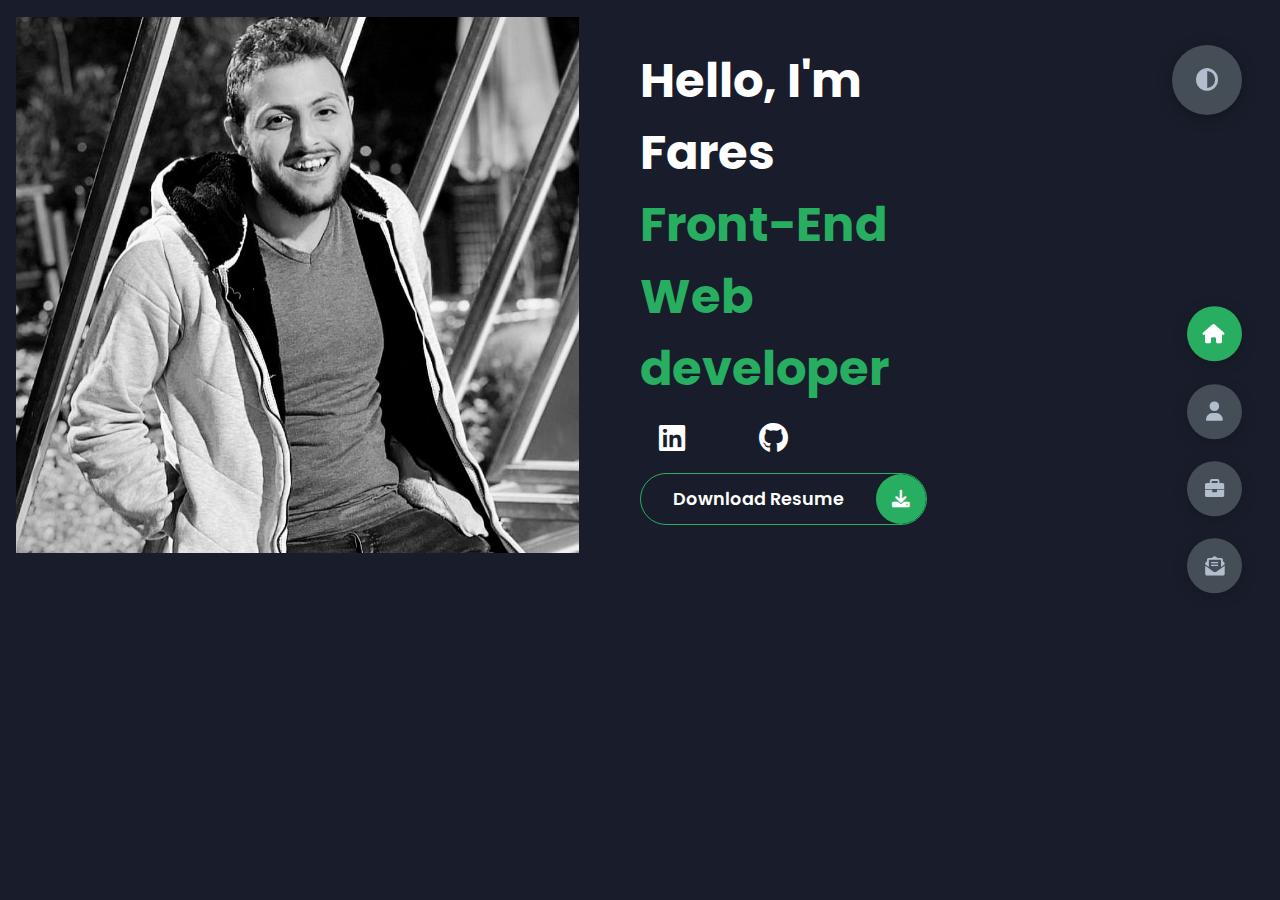
==== index.html @ 54fb2169 "Add files via upload" ====
<!DOCTYPE html>
<html lang="en">
  <head>
    <meta charset="UTF-8" />
    <meta http-equiv="X-UA-Compatible" content="IE=edge" />
    <meta name="viewport" content="width=device-width, initial-scale=1.0" />
    <title>Fares</title>
    <link rel="preconnect" href="https://fonts.googleapis.com" />
    <link rel="preconnect" href="https://fonts.gstatic.com" crossorigin />
    <link
      href="https://fonts.googleapis.com/css2?family=Poppins:ital,wght@0,300;0,400;0,500;0,600;0,700;0,800;0,900;1,200&display=swap"
      rel="stylesheet"
    />
    <!-- <link rel="icon" type="image/png" href="./Images/Icon.png" /> -->
    <link rel="stylesheet" href="./Styles/style.css" />
    <link
      rel="stylesheet"
      href="https://cdnjs.cloudflare.com/ajax/libs/font-awesome/6.0.0/css/all.min.css"
    />
  </head>
  <body class="main-content">
    <header class="section sec1 header active" id="home">
      <div class="header-content">
        <div class="left-header">
          <div class="h-shape"></div>
          <div class="imgage"><img src="./Images/IMG_20230104_010543.jpg" alt="Orin" /></div>
        </div>
        <div class="right-header">
          <h1 class="name">
            Hello, I'm Fares <br> 
            <span class="name">Front-End Web developer</span>
          </h1>
            <div class="social-icons">
          <a href="https://linkedin.com/in/fares-abdelsttar" target="_blank" <i class="fa-brands fa-linkedin"></i></a>
          <a href="https://github.com/FaresGomaa1" target="_blank"<i class="fa-brands fa-github"></i></a>
        </div>
          <div class="btn-con">
            <a href="https://drive.google.com/file/d/15VL02PQB4uK8TCcDH1_F3NStyZWL4-e1/view?usp=drive_link" target="_blank" class="main-btn">
              <span class="btn-text">Download Resume</span>
              <span class="btn-icon"><i class="fas fa-download"></i></span>
            </a>
          </div>
        </div>
      </div>
    </header>
    <main>
      <section class="section sec2" id="about">
        <div class="main-title">
          <h2>About <span>Me</span></h2>
        </div>
        <div class="about-con">
          <div class="left-about">
            <h4>Information About me</h4>
            <p>Hey there! I'm Fares, a front-end web developer from Al-Fayoum, Egypt. With a background in civil engineering, I decided to follow my passion for web development. I completed the Professional Front-End Web Development track from Udacity, gaining expertise in HTML, CSS, JavaScript, and front-end frameworks. I also hold a certification in JavaScript algorithms and data structures from freeCodeCamp. I'm detail-oriented, love crafting user-friendly web experiences, and stay up-to-date with industry trends. Let's create impactful projects together! </p>
            </p>
          </div>
          <div class="right-about">
            <div class="about-item">
              <div class="abt-text">
                <p class="large-text">9+</p>
                <p class="small-text">Projects <br />Completed</p>
              </div>
            </div>
          </div>
        </div>
        <div class="about-stats">
          <h4 class="stat-title">My Skills</h4>
          <div class="progress-bars">
            <div class="progress-bar">
              <p class="prog-title">Html</p>
              <div class="progress-con">
                <p class="prog-text">90%</p>
                <div class="progress">
                  <span class="html"></span>
                </div>
              </div>
            </div>
            <div class="progress-bar">
              <p class="prog-title">CSS</p>
              <div class="progress-con">
                <p class="prog-text">85%</p>
                <div class="progress">
                  <span class="css"></span>
                </div>
              </div>
            </div>
            <div class="progress-bar">
              <p class="prog-title">JavaScript</p>
              <div class="progress-con">
                <p class="prog-text">95%</p>
                <div class="progress">
                  <span class="javascript"></span>
                </div>
              </div>
            </div>
            <div class="progress-bar">
              <p class="prog-title">Angular</p>
              <div class="progress-con">
                <p class="prog-text">60%</p>
                <div class="progress">
                  <span class="angular"></span>
                </div>
              </div>
            </div>
          </div>
        </div>
        <h4 class="stat-title">My Time Line</h4>
        <div class="timeline">
          <div class="timeline-item">
            <div class="tl-icon">
              <i class="fa fa-briefcase"></i>
            </div>
            <p class="tl-duration">January 1st, 2023 - May 1st, 2023</p>
            <h5>Front End Web Developer</h5>
            <p>
I have been actively involved in developing the frontend of a platform using the Angular.js framework.
            </p>
          </div>
        </div>
      </section>
      <section class="section sec3 portfolio" id="portfolio">
        <div class="main-title">
          <h2>My <span>Work</span></h2>
          <p class="port-text">
            Here are my designs.
          </p>
          <div class="port">
            <div class="port-item">
              <div class="imgage">
                <img src="./Images/1.PNG" alt="" />
              </div>
              <div class="hover-item">
                <h3>Project Source</h3>
                <div class="icons">
                  <a
                    href="https://faresgomaa1.github.io/Math-Tutring/"
                    class="icon"
                    target="_blank"
                  >
                  <i class="fa-solid fa-arrow-up-from-bracket"></i>
                  </a>
                </div>
              </div>
            </div>
            <div class="port-item">
              <div class="imgage"><img src="./Images/2.PNG" alt="" /></div>
              <div class="hover-item">
                <h3>Project Source</h3>
                <div class="icons">
                  <a
                    href="https://faresgomaa1.github.io/to-do-list/"
                    class="icon"
                    target="_blank"
                  >
                    <i class="fa-solid fa-arrow-up-from-bracket"></i>
                  </a>
                </div>
              </div>
            </div>
            <div class="port-item">
              <div class="imgage"><img src="./Images/3.PNG" alt="" /></div>
              <div class="hover-item">
                <h3>Project Source</h3>
                <div class="icons">
                  <a
                    href="https://faresgomaa1.github.io/Html-and-Css/"
                    class="icon"
                    target="_blank"
                  >
                    <i class="fa-solid fa-arrow-up-from-bracket"></i>
                  </a>
                </div>
              </div>
            </div>
            <div class="port-item">
              <div class="imgage"><img src="./Images/4.PNG" alt="" /></div>
              <div class="hover-item">
                <h3>Project Source</h3>
                <div class="icons">
                  <a
                    href="https://faresgomaa1.github.io/Html-Css-JavaScript/"
                    class="icon"
                    target="_blank"
                  >
                    <i class="fa-solid fa-arrow-up-from-bracket"></i>
                  </a>
                </div>
              </div>
            </div>
          </div>
        </div>
      </section>
      <!-- <section class="section sec4 " id="blogs">
        <div class="blogs-content">
          <div class="main-title">
            <h2>My <span>Blogs</span></h2>
          </div>
          <div class="blogs">
            <div class="blog">
              <img src="" alt="">
              <div class="blog-text">
                <h4>
                  I don't know
                </h4>
                <p>
                  Lorem,Lorem,Lorem,Lorem,Lorem,Lorem,
                  Lorem,Lorem,Lorem,Lorem,Lorem,Lorem,
                </p>
              </div>
            </div>
          </div>
        </div>
      </section> -->
      <section class="section sec5 contact" id="contact">
      <h2 class="heading">Contact <span class="span">Me!</span></h2>
      <div class="contact-container">
        <div class="contact-box">
          <i class="fa-brands fa-whatsapp"></i>
          <h3>WhatsApp</h3>
          <p>+201033945260</p>
          <a href="https://wa.me/+201033945260" class="btn1" target="_blank">Click Here</a>
        </div>
        <div class="contact-box">
          <i class="fa-brands fa-linkedin"></i>
          <h3>LinkedIn</h3>
          <p>You can connect with <span>me</span> through my LinkedIn Page</p>
          <a href="https://linkedin.com/in/fares-abdelsttar" class="btn1" target="_blank">LinkedIn Page</a>
        </div>
      </div>
      </section>
    </main>
    <div class="controls">
      <div class="control control-1 active-btn" data-id="home">
        <i class="fa-solid fa-house"></i>
      </div>
      <div class="control control-2" data-id="about">
        <i class="fa-solid fa-user"></i>
      </div>
      <div class="control control-3" data-id="portfolio">
        <i class="fa-solid fa-briefcase"></i>
      </div>
      <!-- <div class="control control-4" data-id="blogs">
        <i class="fa-solid fa-newspaper"></i>
      </div> -->
      <div class="control control-5" data-id="contact">
        <i class="fa-solid fa-envelope-open-text"></i>
      </div>
    </div>
    <div class="them-btn">
      <i class="fa-solid fa-circle-half-stroke"></i>
    </div>
    <script src="./JS/main.js"></script>
  </body>
</html>
---- Styles/style.css ----
* {
  margin: 0;
  padding: 0;
  box-sizing: border-box;
  list-style: none;
}

:root {
  --color-primary: #191d2b;
  --color-secondary: #27ae60;
  --color-white: #fff;
  --color-black: #000;
  --color-gray-0: #f8f8f8;
  --color-gray-1: #dbe1e8;
  --color-gray-2: #b2becd;
  --color-gray-3: #6c7983;
  --color-gray-4: #454e56;
  --color-gray-5: #2a2e35;
  --color-gray-6: #1218b;
  --br-sm-2: 14px;
  --box-sahdow-1: 0 3px 15px rgba(0, 0, 0, 0.2);
}

.light-mode {
  --color-primary: #ffffff;
  --color-secondary: #5d5fec;
  --color-white: #454e56;
  --color-black: #000;
  --color-gray-0: #f8f8f8;
  --color-gray-1: #6c7983;
  --color-gray-2: #6c7983;
  --color-gray-3: #6c7983;
  --color-gray-4: #454e56;
  --color-gray-5: #f8f8f8;
  --color-gray-6: #1218b;
}

body {
  background-color: var(--color-primary);
  font-family: "Poppins", sans-serif;
  font-size: 1.1rem;
  color: var(--color-white);
  transition: all 0.4s ease-in-out;
}

a {
  display: inline-block;
  text-decoration: none;
  color: inherit;
  font-family: inherit;
}

header {
  min-height: 100vh;
  color: var(--color-white);
  overflow: hidden;
}

.social-icons a {
  color: white;
  font-size: 1.7em;
  padding-right: 30px;
  margin: 1.2rem;
}

section {
  min-height: 100vh;
  width: 100%;
  position: absolute;
  left: 0;
  top: 0;
  padding: 3rem 18rem;
}

.section {
  transform: translateY(-100%) scale(0);
  transition: all ease-in-out;
  background-color: var(--color-primary);
}

.sec1 {
  display: none;
  transform: translateY(0) scale(1);
}

.sec2 {
  display: none;
  transform: translateY(0) scale(1);
}

.sec3 {
  display: none;
  transform: translateY(0) scale(1);
}

.sec4 {
  display: none;
  transform: translateY(0) scale(1);
}

.sec5 {
  display: none;
  transform: translateY(0) scale(1);
}

.active {
  display: block;
  animation: scaleAnim 1s ease-in-out;
}
@keyframes scaleAnim {
  0% {
    transform: translateY(-100%) scaleY(0);
  }
  100% {
    transform: translateY(0) scaleY(1);
  }
}

.controls {
  position: fixed;
  z-index: 10;
  top: 50%;
  right: 3%;
  display: flex;
  flex-direction: column;
  align-items: center;
  justify-content: center;
  transform: translateY(-50%);
}
.controls .active-btn {
  background-color: var(--color-secondary) !important;
  transition: all 0.4 ease-in-out;
}
.controls .active-btn i {
  color: var(--color-white) !important;
}
.controls .control {
  padding: 1rem;
  cursor: pointer;
  background-color: var(--color-gray-4);
  width: 55px;
  height: 55px;
  border-radius: 50%;
  display: flex;
  align-items: center;
  justify-content: center;
  margin: 0.7rem 0;
  box-shadow: var(--box-sahdow-1);
}
.controls .control i {
  font-size: 1.2rem;
  color: var(--color-gray-2);
  pointer-events: none;
}

.them-btn {
  top: 5%;
  right: 3%;
  width: 70px;
  height: 70px;
  border-radius: 50%;
  background-color: var(--color-gray-4);
  cursor: pointer;
  position: fixed;
  display: flex;
  justify-content: center;
  align-items: center;
  box-shadow: 0 3px 15px rgba(0, 0, 0, 0.3);
  transition: all 0.1s ease-in-out;
}
.them-btn:active {
  transform: translateY(-3px);
}
.them-btn i {
  font-size: 1.4rem;
  color: var(--color-gray-2);
  pointer-events: none;
}

/*=====================*/
.header-content {
  display: grid;
  grid-template-columns: repeat(2, 1fr);
  height: 100%;
}
.header-content .left-header {
  display: flex;
  align-items: center;
  position: relative;
}
.header-content .left-header .h-shape {
  transition: all 0.4s ease-in-out;
  height: 100%;
  background-color: var(--color-secondary);
  position: absolute;
  left: 0;
  top: 0;
  z-index: -1;
  -webkit-clip-path: polygon(0 0, 46% 0, 79% 100%, 0% 100%);
          clip-path: polygon(0 0, 46% 0, 79% 100%, 0% 100%);
}
.header-content .left-header .imgage {
  border-radius: var(--br-sm-2);
  height: 94%;
  width: 88%;
  margin-left: 1rem;
  background-color: var(--color-black);
  transition: all 0.4s ease-in-out;
}
.header-content .left-header .imgage img {
  width: 100%;
  height: 100%;
  -o-object-fit: cover;
     object-fit: cover;
  transition: all 0.4s ease-in-out;
  filter: grayscale(100%);
}
.header-content .left-header .imgage img:hover {
  filter: grayscale(0);
}
.header-content .right-header {
  display: flex;
  flex-direction: column;
  justify-content: center;
  padding-right: 18rem;
}
.header-content .right-header .name {
  font-size: 3rem;
}
.header-content .right-header .name span {
  color: var(--color-secondary);
}
.header-content .right-header p {
  margin: 1.5rem 0;
  line-height: 2rem;
}

/*======================*/
.about-con {
  display: grid;
  grid-template-columns: repeat(2, 1fr);
  padding-top: 3.5rem;
  padding-bottom: 5rem;
}
.about-con .right-about {
  display: grid;
  grid-template-columns: repeat(2, 1fr);
  grid-gap: 2rem;
}
.about-con .right-about .about-item {
  border: 1px solid var(--color-gray-5);
  border-radius: 5px;
  transition: all 0.4s ease-in-out;
  box-shadow: 1px 2px 15px rgba(0, 0, 0, 0.1);
}
.about-con .right-about .about-item:hover {
  cursor: default;
  transform: translateY(-5px);
  border: 1px solid var(--color-secondary);
  box-shadow: 1px 2px 15px rgba(0, 0, 0, 0.32);
}
.about-con .right-about .about-item .abt-text {
  padding: 1.5rem;
  display: flex;
  flex-direction: column;
}
.about-con .right-about .about-item .abt-text .large-text {
  font-size: 3rem;
  font-weight: 700;
  color: var(--color-secondary);
}
.about-con .right-about .about-item .abt-text .small-text {
  padding-left: 3rem;
  position: relative;
  text-transform: uppercase;
  font-size: 1.2rem;
  color: var(--color-gray-1);
  letter-spacing: 2px;
}
.about-con .right-about .about-item .abt-text .small-text::before {
  content: "";
  position: absolute;
  left: 0;
  top: 15px;
  width: 2rem;
  height: 2px;
  background-color: var(--color-gray-5);
}
.about-con .left-about {
  padding-right: 5rem;
}
.about-con .left-about p {
  line-height: 2rem;
  padding: 1rem;
  color: var(--color-gray-1);
}
.about-con .left-about h4 {
  font-size: 2rem;
  text-transform: uppercase;
}

.about-stats {
  padding-bottom: 4rem;
}
.about-stats .progress-bars {
  display: grid;
  grid-template-columns: repeat(2, 1fr);
  grid-gap: 2rem;
}
.about-stats .progress-bars .progress-bar {
  display: flex;
  flex-direction: column;
}
.about-stats .progress-bars .progress-bar .prog-title {
  text-transform: uppercase;
  font-weight: 500;
}
.about-stats .progress-bars .progress-bar .progress-con {
  display: flex;
  align-items: center;
}
.about-stats .progress-bars .progress-bar .progress-con .prog-text {
  color: var(--color-gray-2);
}
.about-stats .progress-bars .progress-bar .progress-con .progress {
  width: 100%;
  height: 0.45rem;
  background-color: var(--color-gray-4);
  margin-left: 1rem;
  position: relative;
}
.about-stats .progress-bars .progress-bar .progress-con .progress span {
  position: absolute;
  top: 0;
  left: 0;
  height: 100%;
  background-color: var(--color-secondary);
  transition: all 0.4s ease-in-out;
}
.about-stats .progress-bars .progress-bar .progress-con .progress .html {
  width: 90%;
}
.about-stats .progress-bars .progress-bar .progress-con .progress .css {
  width: 85%;
}
.about-stats .progress-bars .progress-bar .progress-con .progress .javascript {
  width: 95%;
}
.about-stats .progress-bars .progress-bar .progress-con .progress .angular {
  width: 60%;
}

.stat-title {
  text-transform: uppercase;
  font-size: 1.4rem;
  text-align: center;
  padding: 3.5rem 0;
  position: relative;
}
.stat-title::before {
  content: "";
  left: 50%;
  top: 0;
  width: 40%;
  height: 1px;
  background-color: var(--color-gray-5);
  transform: translateY(-50%);
}

/*======================*/
/*======================*/
.timeline {
  display: grid;
  grid-template-columns: repeat(2, 1fr);
  grid-gap: 2rem;
  padding-bottom: 3rem;
}
.timeline .timeline-item {
  position: relative;
  padding-left: 3rem;
  border-left: 1px solid var(--color-gray-5);
}
.timeline .timeline-item .tl-icon {
  position: absolute;
  left: -27px;
  top: 0;
  background-color: var(--color-secondary);
  width: 50px;
  height: 50px;
  border-radius: 50%;
  display: flex;
  align-items: center;
  justify-content: center;
}
.timeline .timeline-item .tl-icon i {
  font-size: 1.3rem;
}
.timeline .timeline-item .tl-icon .tl-duration {
  padding: 0.2rem 0.6rem;
  background-color: var(--color-gray-5);
  border-radius: 15px;
  display: inline-block;
  font-size: 0.8rem;
  text-transform: uppercase;
  font-weight: 500;
}
.timeline .timeline-item .tl-icon h5 {
  padding: 1rem 0;
  text-transform: uppercase;
  font-size: 1.3rem;
  font-weight: 600;
}
.timeline .timeline-item .tl-icon h5 span {
  color: var(--color-gray-2);
  font-weight: 500;
  font-size: 1.2rem;
}
.timeline .timeline-item .tl-icon p {
  color: var(--color-gray-2);
}

/*======================*/
.port-text {
  padding: 2rem 0;
  text-align: center;
}

.port {
  display: grid;
  grid-template-columns: repeat(3, 1fr);
  grid-gap: 2rem;
  margin-top: 3rem;
}
.port .port-item {
  position: relative;
}
.port .port-item img {
  width: 100%;
  height: 300px;
  -o-object-fit: cover;
     object-fit: cover;
  border-radius: 15px;
}
.port .port-item .hover-item {
  width: 100%;
  height: 100%;
  background-color: var(--color-secondary);
  position: absolute;
  left: 0;
  top: 0;
  border-radius: 15px;
  display: flex;
  justify-content: center;
  align-items: center;
  flex-direction: column;
  opacity: 0;
  transform: scale(0);
  transition: all 0.4s ease-in-out;
}
.port .port-item .hover-item h3 {
  font-size: 1.5rem;
  color: var(--color-white);
  margin-bottom: 1.5rem;
}
.port .port-item .hover-item .icons {
  display: flex;
  justify-content: center;
  align-items: center;
}
.port .port-item .hover-item .icons .icon {
  background-color: var(--color-primary);
  border-radius: 50%;
  width: 50px;
  height: 50px;
  display: flex;
  align-items: center;
  justify-content: center;
  margin: 0 1rem;
  cursor: pointer;
  transition: all 0.4s ease-in-out;
}
.port .port-item .hover-item .icons .icon i {
  font-size: 1.5rem;
  color: var(--color-white);
  margin: 0 1rem;
}
.port .port-item .hover-item .icons .icon:hover {
  background-color: var(--color-white);
}
.port .port-item .hover-item .icons .icon:hover i {
  color: var(--color-primary);
}

.port-item:hover .hover-item {
  opacity: 1;
  transform: scale(1);
}

.blogs {
  display: grid;
  grid-template-columns: repeat(3, 1fr);
  grid-gap: 2rem;
  margin-top: 3rem;
}
.blogs .blog {
  position: relative;
  background-color: var(--color-gray-5);
  border-radius: 5px;
  box-shadow: 1px 1px 20px rgba(0, 0, 0, 0.1);
  transition: all 0.4s ease-in-out;
}
.blogs .blog:hover {
  box-shadow: 1px 1px 20px rgba(0, 0, 0, 0.3);
  transform: translateY(-5px);
  transition: all 0.4s ease-in-out;
}
.blogs .blog:hover img {
  filter: grayscale(0);
  transform: scale(1.1);
  box-shadow: 1px 4px 20px rgba(0, 0, 0, 0.8);
}
.blogs .blog img {
  width: 100%;
  height: 300px;
  -o-object-fit: cover;
     object-fit: cover;
  border-top-left-radius: 5px;
  border-top-right-radius: 5px;
  filter: grayscale(100%);
  transition: all 0.4s ease-in-out;
}
.blogs .blog .blog-text {
  margin-top: -7px;
  padding: 1.1rem;
  border-top: 8px solid var(--color-secondary);
}
.blogs .blog .blog-text h4 {
  font-size: 1.5rem;
  margin-bottom: 0.7rem;
  transition: all 0.4s ease-in-out;
  cursor: pointer;
}
.blogs .blog .blog-text h4:hover {
  color: var(--color-secondary);
}
.blogs .blog .blog-text p {
  color: var(--color-gray-2);
  line-height: 2rem;
  padding-bottom: 1rem;
}

.span {
  color: var(--color-secondary);
}

.btn1 {
  display: inline-block;
  padding: 1rem 2.8rem;
  background: var(--color-secondary);
  border-radius: 4rem;
  box-shadow: 0 0 1rem var(--color-secondary);
  font-size: 1.6rem;
  color: var(--color-primary);
  letter-spacing: 0.1rem;
  font-weight: 600;
  transition: 0.5s ease;
}

.btn1:hover {
  box-shadow: none;
}

.heading {
  text-align: center;
  font-size: 4.5rem;
}

.contact-container {
  display: flex;
  justify-content: center;
  align-items: center;
  flex-wrap: wrap;
  gap: 2rem;
}

.contact-container .contact-box {
  flex: 1 1 30rem;
  background: var(--color-primary);
  padding: 3rem 2rem 4rem;
  border-radius: 2rem;
  text-align: center;
  border: 0.2rem solid var(--color-primary);
  transition: 0.3s ease;
}

.contact-container .contact-box:hover {
  border-color: var(--color-secondary);
  transform: scale(1.02);
}

.contact-box i {
  font-size: 7rem;
  color: var(--color-secondary);
}

.contact-box h3 {
  font-size: 2.6rem;
}

.contact-box p {
  font-size: 1.6rem;
  margin: 1rem 0 3rem;
}

.btn-con {
  display: flex;
  align-self: flex-start;
}

.main-btn {
  border-radius: 30px;
  color: inherit;
  font-weight: 600;
  position: relative;
  border: 1px solid var(--color-secondary);
  display: flex;
  align-self: flex;
  display: flex;
  align-items: center;
  overflow: hidden;
}
.main-btn .btn-text {
  padding: 0 2rem;
}
.main-btn .btn-icon {
  background-color: var(--color-secondary);
  display: flex;
  align-items: center;
  justify-content: center;
  border-radius: 50%;
  padding: 1rem;
}
.main-btn::before {
  content: "";
  position: absolute;
  top: 0;
  right: 0;
  transform: translateX(100%);
  transition: all 0.4s ease-out;
  z-index: -1;
}
.main-btn:hover::before {
  width: 100%;
  height: 100%;
  background-color: var(--color-secondary);
  transform: translateX(0);
}

/*================*/
.main-title {
  text-align: center;
}
.main-title h2 {
  position: relative;
  text-transform: uppercase;
  font-size: 4rem;
  font-size: 700;
}
.main-title h2 span {
  color: var(--color-secondary);
}
.main-title h2 .bg-text {
  position: absolute;
  top: 50%;
  left: 50%;
  color: var(--color-gray-5);
  transition: all 0.4s ease-in-out;
  z-index: -1;
  transform: translate(-50%, -50%);
  font-weight: 800;
  font-size: 6.3rem;
}

/*================*/
@media screen and (max-width: 800px) {
  header {
    padding: 0;
  }
  header .right-header {
    padding: 2rem !important;
  }
  .them-btn {
    width: 50px;
    height: 50px;
  }
  .header-content {
    grid-template-columns: 1fr;
    padding-bottom: 6rem;
  }
  .left-header .h-shape {
    display: none;
  }
  .right-header {
    grid-row: 1;
    width: 90%;
    margin: 0 auto;
  }
  .right-header .name {
    font-size: 2.5rem !important;
  }
  .header-content .left-header .imgage {
    margin: 0 auto;
    width: 90%;
  }
  .about-con {
    grid-template-columns: 1fr;
  }
  .about-con .right-about {
    grid-template-columns: 1fr;
    padding-top: 2.5rem;
  }
  .about-con .left-about {
    padding-right: 0;
  }
  .about-con .left-about p {
    padding-left: 0;
  }
  .timeline {
    grid-template-columns: 1fr;
    padding-bottom: 6rem;
  }
  .about-stats .progress-bars {
    grid-template-columns: 1fr;
  }
  .port {
    grid-template-columns: 1fr;
    padding-bottom: 6rem;
  }
  .blogs {
    grid-template-columns: 1fr;
    padding-bottom: 6rem;
  }
  .section {
    padding: 2rem 2.5rem;
  }
  .main-title h2 {
    font-size: 2rem;
  }
  .main-title h2 span {
    font-size: 2.5rem;
  }
  .main-title h2 .bg-text {
    font-size: 2.5rem;
  }
  .controls {
    position: fixed;
    top: auto;
    bottom: 0;
    flex-direction: row;
    justify-content: center;
    left: 50%;
    transform: translateX(-50%);
    width: 100%;
    background-color: var(--color-gray-5);
  }
  .controls .control {
    margin: 1rem 0.3rem;
  }
}/*# sourceMappingURL=style.css.map */
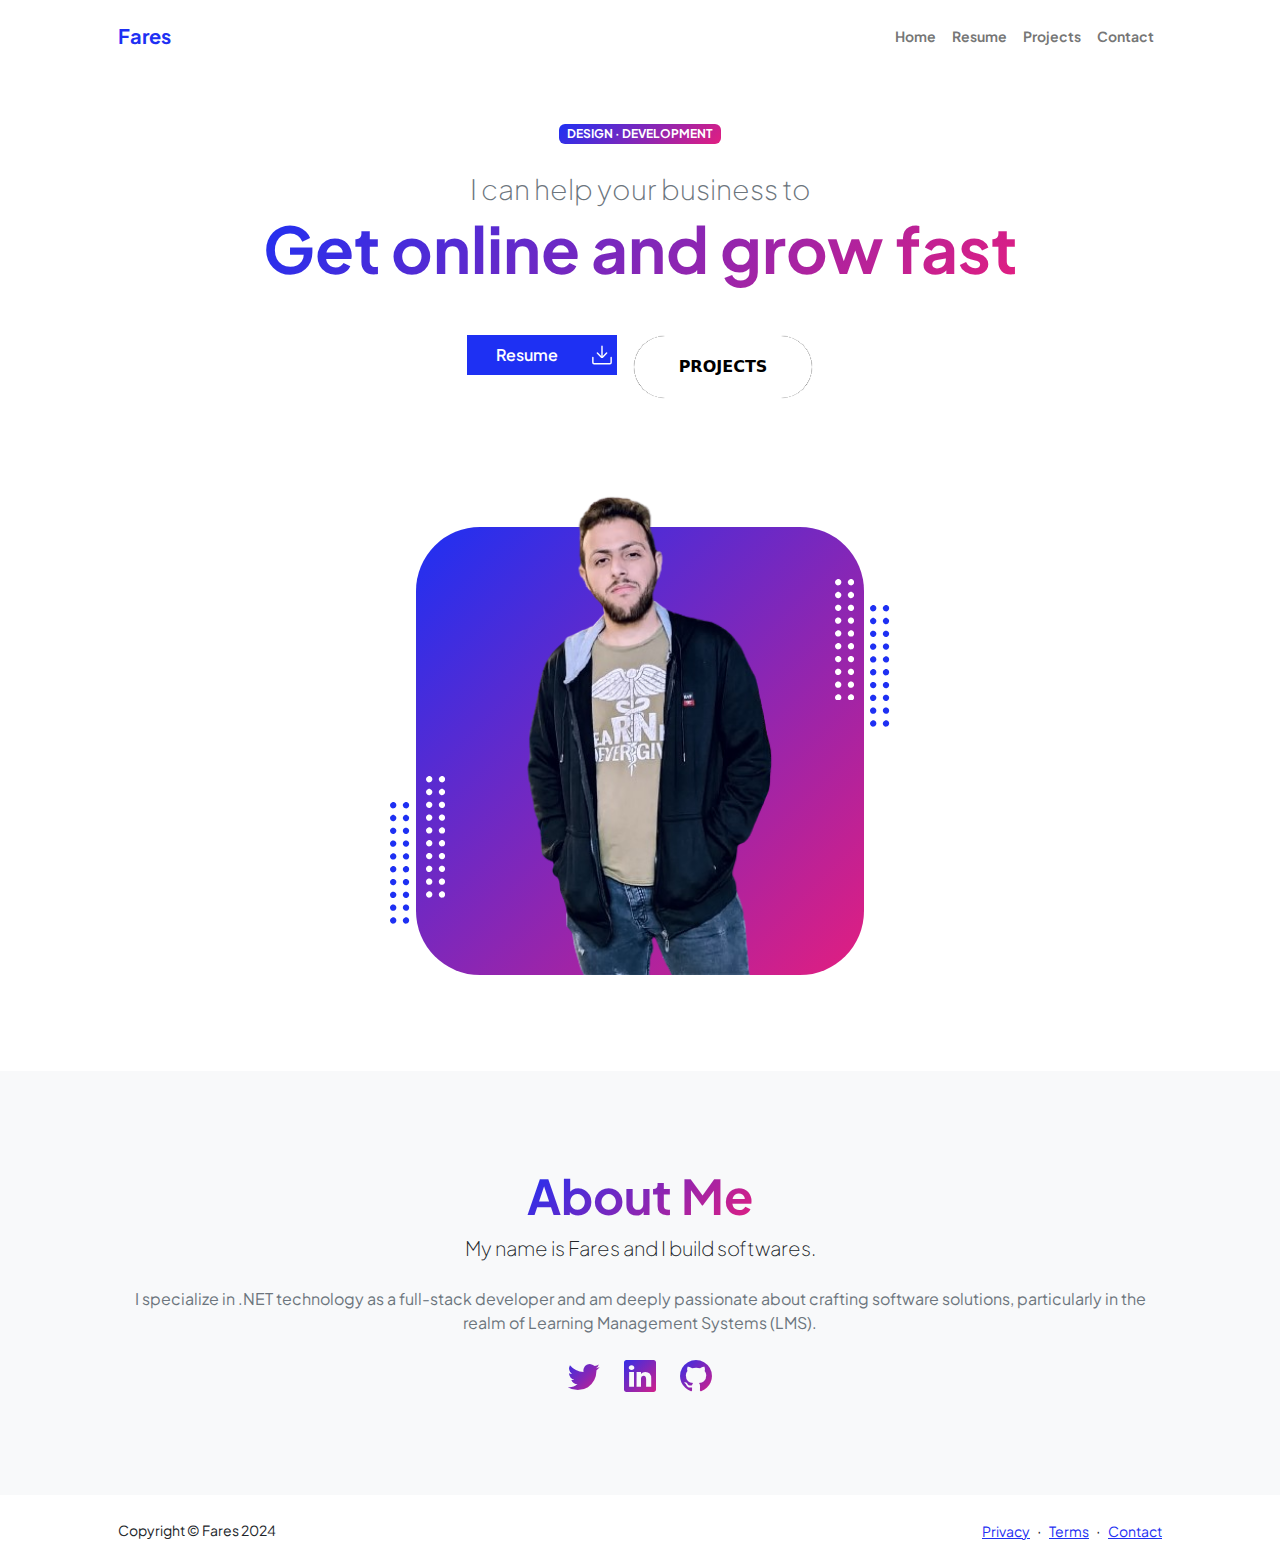
==== commit 2a11c883: "Add files via upload" ====
--- a/index.html
+++ b/index.html
@@ -1,254 +1,252 @@
-<!DOCTYPE html>
-<html lang="en">
-  <head>
-    <meta charset="UTF-8" />
-    <meta http-equiv="X-UA-Compatible" content="IE=edge" />
-    <meta name="viewport" content="width=device-width, initial-scale=1.0" />
-    <title>Fares</title>
-    <link rel="preconnect" href="https://fonts.googleapis.com" />
-    <link rel="preconnect" href="https://fonts.gstatic.com" crossorigin />
-    <link
-      href="https://fonts.googleapis.com/css2?family=Poppins:ital,wght@0,300;0,400;0,500;0,600;0,700;0,800;0,900;1,200&display=swap"
-      rel="stylesheet"
-    />
-    <!-- <link rel="icon" type="image/png" href="./Images/Icon.png" /> -->
-    <link rel="stylesheet" href="./Styles/style.css" />
-    <link
-      rel="stylesheet"
-      href="https://cdnjs.cloudflare.com/ajax/libs/font-awesome/6.0.0/css/all.min.css"
-    />
-  </head>
-  <body class="main-content">
-    <header class="section sec1 header active" id="home">
-      <div class="header-content">
-        <div class="left-header">
-          <div class="h-shape"></div>
-          <div class="imgage"><img src="./Images/IMG_20230104_010543.jpg" alt="Orin" /></div>
-        </div>
-        <div class="right-header">
-          <h1 class="name">
-            Hello, I'm Fares <br> 
-            <span class="name">Front-End Web developer</span>
-          </h1>
-            <div class="social-icons">
-          <a href="https://linkedin.com/in/fares-abdelsttar" target="_blank" <i class="fa-brands fa-linkedin"></i></a>
-          <a href="https://github.com/FaresGomaa1" target="_blank"<i class="fa-brands fa-github"></i></a>
-        </div>
-          <div class="btn-con">
-            <a href="https://drive.google.com/file/d/15VL02PQB4uK8TCcDH1_F3NStyZWL4-e1/view?usp=drive_link" target="_blank" class="main-btn">
-              <span class="btn-text">Download Resume</span>
-              <span class="btn-icon"><i class="fas fa-download"></i></span>
-            </a>
-          </div>
-        </div>
-      </div>
-    </header>
-    <main>
-      <section class="section sec2" id="about">
-        <div class="main-title">
-          <h2>About <span>Me</span></h2>
-        </div>
-        <div class="about-con">
-          <div class="left-about">
-            <h4>Information About me</h4>
-            <p>Hey there! I'm Fares, a front-end web developer from Al-Fayoum, Egypt. With a background in civil engineering, I decided to follow my passion for web development. I completed the Professional Front-End Web Development track from Udacity, gaining expertise in HTML, CSS, JavaScript, and front-end frameworks. I also hold a certification in JavaScript algorithms and data structures from freeCodeCamp. I'm detail-oriented, love crafting user-friendly web experiences, and stay up-to-date with industry trends. Let's create impactful projects together! </p>
-            </p>
-          </div>
-          <div class="right-about">
-            <div class="about-item">
-              <div class="abt-text">
-                <p class="large-text">9+</p>
-                <p class="small-text">Projects <br />Completed</p>
-              </div>
-            </div>
-          </div>
-        </div>
-        <div class="about-stats">
-          <h4 class="stat-title">My Skills</h4>
-          <div class="progress-bars">
-            <div class="progress-bar">
-              <p class="prog-title">Html</p>
-              <div class="progress-con">
-                <p class="prog-text">90%</p>
-                <div class="progress">
-                  <span class="html"></span>
-                </div>
-              </div>
-            </div>
-            <div class="progress-bar">
-              <p class="prog-title">CSS</p>
-              <div class="progress-con">
-                <p class="prog-text">85%</p>
-                <div class="progress">
-                  <span class="css"></span>
-                </div>
-              </div>
-            </div>
-            <div class="progress-bar">
-              <p class="prog-title">JavaScript</p>
-              <div class="progress-con">
-                <p class="prog-text">95%</p>
-                <div class="progress">
-                  <span class="javascript"></span>
-                </div>
-              </div>
-            </div>
-            <div class="progress-bar">
-              <p class="prog-title">Angular</p>
-              <div class="progress-con">
-                <p class="prog-text">60%</p>
-                <div class="progress">
-                  <span class="angular"></span>
-                </div>
-              </div>
-            </div>
-          </div>
-        </div>
-        <h4 class="stat-title">My Time Line</h4>
-        <div class="timeline">
-          <div class="timeline-item">
-            <div class="tl-icon">
-              <i class="fa fa-briefcase"></i>
-            </div>
-            <p class="tl-duration">January 1st, 2023 - May 1st, 2023</p>
-            <h5>Front End Web Developer</h5>
-            <p>
-I have been actively involved in developing the frontend of a platform using the Angular.js framework.
-            </p>
-          </div>
-        </div>
-      </section>
-      <section class="section sec3 portfolio" id="portfolio">
-        <div class="main-title">
-          <h2>My <span>Work</span></h2>
-          <p class="port-text">
-            Here are my designs.
-          </p>
-          <div class="port">
-            <div class="port-item">
-              <div class="imgage">
-                <img src="./Images/1.PNG" alt="" />
-              </div>
-              <div class="hover-item">
-                <h3>Project Source</h3>
-                <div class="icons">
-                  <a
-                    href="https://faresgomaa1.github.io/Math-Tutring/"
-                    class="icon"
-                    target="_blank"
-                  >
-                  <i class="fa-solid fa-arrow-up-from-bracket"></i>
-                  </a>
-                </div>
-              </div>
-            </div>
-            <div class="port-item">
-              <div class="imgage"><img src="./Images/2.PNG" alt="" /></div>
-              <div class="hover-item">
-                <h3>Project Source</h3>
-                <div class="icons">
-                  <a
-                    href="https://faresgomaa1.github.io/to-do-list/"
-                    class="icon"
-                    target="_blank"
-                  >
-                    <i class="fa-solid fa-arrow-up-from-bracket"></i>
-                  </a>
-                </div>
-              </div>
-            </div>
-            <div class="port-item">
-              <div class="imgage"><img src="./Images/3.PNG" alt="" /></div>
-              <div class="hover-item">
-                <h3>Project Source</h3>
-                <div class="icons">
-                  <a
-                    href="https://faresgomaa1.github.io/Html-and-Css/"
-                    class="icon"
-                    target="_blank"
-                  >
-                    <i class="fa-solid fa-arrow-up-from-bracket"></i>
-                  </a>
-                </div>
-              </div>
-            </div>
-            <div class="port-item">
-              <div class="imgage"><img src="./Images/4.PNG" alt="" /></div>
-              <div class="hover-item">
-                <h3>Project Source</h3>
-                <div class="icons">
-                  <a
-                    href="https://faresgomaa1.github.io/Html-Css-JavaScript/"
-                    class="icon"
-                    target="_blank"
-                  >
-                    <i class="fa-solid fa-arrow-up-from-bracket"></i>
-                  </a>
-                </div>
-              </div>
-            </div>
-          </div>
-        </div>
-      </section>
-      <!-- <section class="section sec4 " id="blogs">
-        <div class="blogs-content">
-          <div class="main-title">
-            <h2>My <span>Blogs</span></h2>
-          </div>
-          <div class="blogs">
-            <div class="blog">
-              <img src="" alt="">
-              <div class="blog-text">
-                <h4>
-                  I don't know
-                </h4>
-                <p>
-                  Lorem,Lorem,Lorem,Lorem,Lorem,Lorem,
-                  Lorem,Lorem,Lorem,Lorem,Lorem,Lorem,
-                </p>
-              </div>
-            </div>
-          </div>
-        </div>
-      </section> -->
-      <section class="section sec5 contact" id="contact">
-      <h2 class="heading">Contact <span class="span">Me!</span></h2>
-      <div class="contact-container">
-        <div class="contact-box">
-          <i class="fa-brands fa-whatsapp"></i>
-          <h3>WhatsApp</h3>
-          <p>+201033945260</p>
-          <a href="https://wa.me/+201033945260" class="btn1" target="_blank">Click Here</a>
-        </div>
-        <div class="contact-box">
-          <i class="fa-brands fa-linkedin"></i>
-          <h3>LinkedIn</h3>
-          <p>You can connect with <span>me</span> through my LinkedIn Page</p>
-          <a href="https://linkedin.com/in/fares-abdelsttar" class="btn1" target="_blank">LinkedIn Page</a>
-        </div>
-      </div>
-      </section>
-    </main>
-    <div class="controls">
-      <div class="control control-1 active-btn" data-id="home">
-        <i class="fa-solid fa-house"></i>
-      </div>
-      <div class="control control-2" data-id="about">
-        <i class="fa-solid fa-user"></i>
-      </div>
-      <div class="control control-3" data-id="portfolio">
-        <i class="fa-solid fa-briefcase"></i>
-      </div>
-      <!-- <div class="control control-4" data-id="blogs">
-        <i class="fa-solid fa-newspaper"></i>
-      </div> -->
-      <div class="control control-5" data-id="contact">
-        <i class="fa-solid fa-envelope-open-text"></i>
-      </div>
-    </div>
-    <div class="them-btn">
-      <i class="fa-solid fa-circle-half-stroke"></i>
-    </div>
-    <script src="./JS/main.js"></script>
-  </body>
-</html>
+<!DOCTYPE html>
+<html lang="en">
+    <head>
+        <meta charset="utf-8" />
+        <meta name="viewport" content="width=device-width, initial-scale=1, shrink-to-fit=no" />
+        <meta name="description" content="" />
+        <meta name="author" content="" />
+        <title>Fares</title>
+        <!-- Favicon-->
+        <link rel="icon" type="image/x-icon" href="assets/favicon.ico" />
+        <!-- Custom Google font-->
+        <link rel="preconnect" href="https://fonts.googleapis.com" />
+        <link rel="preconnect" href="https://fonts.gstatic.com" crossorigin />
+        <link href="https://fonts.googleapis.com/css2?family=Plus+Jakarta+Sans:wght@100;200;300;400;500;600;700;800;900&amp;display=swap" rel="stylesheet" />
+        <!-- Bootstrap icons-->
+        <link href="https://cdn.jsdelivr.net/npm/bootstrap-icons@1.8.1/font/bootstrap-icons.css" rel="stylesheet" />
+        <!-- Core theme CSS (includes Bootstrap)-->
+        <link href="css/styles.css" rel="stylesheet" />
+        <!-- buttons -->
+        <link rel="stylesheet" href="./css/button.css">
+        <link rel="stylesheet" href="./css/projects.css">
+    </head>
+    <body class="d-flex flex-column h-100">
+        <main class="flex-shrink-0">
+            <!-- Navigation-->
+            <nav class="navbar navbar-expand-lg navbar-light bg-white py-3">
+                <div class="container px-5">
+                    <a class="navbar-brand" href="index.html"><span class="fw-bolder text-primary">Fares</span></a>
+                    <button class="navbar-toggler" type="button" data-bs-toggle="collapse" data-bs-target="#navbarSupportedContent" aria-controls="navbarSupportedContent" aria-expanded="false" aria-label="Toggle navigation"><span class="navbar-toggler-icon"></span></button>
+                    <div class="collapse navbar-collapse" id="navbarSupportedContent">
+                        <ul class="navbar-nav ms-auto mb-2 mb-lg-0 small fw-bolder">
+                            <li class="nav-item"><a class="nav-link" href="index.html">Home</a></li>
+                            <li class="nav-item"><a class="nav-link" href="resume.html">Resume</a></li>
+                            <li class="nav-item"><a class="nav-link" href="projects.html">Projects</a></li>
+                            <li class="nav-item"><a class="nav-link" href="contact.html">Contact</a></li>
+                        </ul>
+                    </div>
+                </div>
+            </nav>
+            <!-- Header-->
+            <header class="py-5">
+                <div class="container px-5 pb-5">
+                    <div class="row gx-5 align-items-center">
+                        <div class="col-xxl-5">
+                            <!-- Header text content-->
+                            <div class="text-center text-xxl-start">
+                                <div class="badge bg-gradient-primary-to-secondary text-white mb-4"><div class="text-uppercase">Design &middot; Development</div></div>
+                                <div class="fs-3 fw-light text-muted">I can help your business to</div>
+                                <h1 class="display-3 fw-bolder mb-5"><span class="text-gradient d-inline">Get online and grow fast</span></h1>
+                                <div class="d-grid gap-3 d-sm-flex justify-content-sm-center justify-content-xxl-start mb-3">
+                                    
+                                    <button class="button" id="Resume" type="button">
+                                        <span class="button__text">Resume</span>
+                                        <span class="button__icon"><svg xmlns="http://www.w3.org/2000/svg" viewBox="0 0 35 35" id="bdd05811-e15d-428c-bb53-8661459f9307" data-name="Layer 2" class="svg"><path d="M17.5,22.131a1.249,1.249,0,0,1-1.25-1.25V2.187a1.25,1.25,0,0,1,2.5,0V20.881A1.25,1.25,0,0,1,17.5,22.131Z"></path><path d="M17.5,22.693a3.189,3.189,0,0,1-2.262-.936L8.487,15.006a1.249,1.249,0,0,1,1.767-1.767l6.751,6.751a.7.7,0,0,0,.99,0l6.751-6.751a1.25,1.25,0,0,1,1.768,1.767l-6.752,6.751A3.191,3.191,0,0,1,17.5,22.693Z"></path><path d="M31.436,34.063H3.564A3.318,3.318,0,0,1,.25,30.749V22.011a1.25,1.25,0,0,1,2.5,0v8.738a.815.815,0,0,0,.814.814H31.436a.815.815,0,0,0,.814-.814V22.011a1.25,1.25,0,1,1,2.5,0v8.738A3.318,3.318,0,0,1,31.436,34.063Z"></path></svg></span>
+                                      </button>
+                                    <!-- <a class="btn btn-outline-dark btn-lg px-5 py-3 fs-6 fw-bolder" href="projects.html">Projects</a> -->
+                                    <button class="btn-53" id="projects">
+                                        <div class="original">Projects</div>
+                                        <div class="letters">
+                                          
+                                          <span>E</span>
+                                          <span>X</span>
+                                          <span>P</span>
+                                          <span>L</span>
+                                          <span>O</span>
+                                          <span>R</span>
+                                          <span>E</span>
+                                        </div>
+                                      </button>
+                                      
+                                </div>
+                            </div>
+                        </div>
+                        <div class="col-xxl-7">
+                            <!-- Header profile picture-->
+                            <div class="d-flex justify-content-center mt-5 mt-xxl-0">
+                                <div class="profile bg-gradient-primary-to-secondary">
+                                    <!-- TIP: For best results, use a photo with a transparent background like the demo example below-->
+                                    <!-- Watch a tutorial on how to do this on YouTube (link)-->
+                                    <img class="profile-img" src="assets/profile.png" alt="..." />
+                                    <div class="dots-1">
+                                        <!-- SVG Dots-->
+                                        <svg version="1.1" xmlns="http://www.w3.org/2000/svg" xmlns:xlink="http://www.w3.org/1999/xlink" x="0px" y="0px" viewBox="0 0 191.6 1215.4" style="enable-background: new 0 0 191.6 1215.4" xml:space="preserve">
+                                            <g transform="translate(0.000000,1280.000000) scale(0.100000,-0.100000)">
+                                                <path d="M227.7,12788.6c-105-35-200-141-222-248c-43-206,163-412,369-369c155,32,275,190,260,339c-11,105-90,213-190,262        C383.7,12801.6,289.7,12808.6,227.7,12788.6z"></path>
+                                                <path d="M1507.7,12788.6c-151-50-253-216-222-362c25-119,136-230,254-255c194-41,395,142,375,339c-11,105-90,213-190,262        C1663.7,12801.6,1569.7,12808.6,1507.7,12788.6z"></path>
+                                                <path d="M227.7,11508.6c-105-35-200-141-222-248c-43-206,163-412,369-369c155,32,275,190,260,339c-11,105-90,213-190,262        C383.7,11521.6,289.7,11528.6,227.7,11508.6z"></path>
+                                                <path d="M1507.7,11508.6c-151-50-253-216-222-362c25-119,136-230,254-255c194-41,395,142,375,339c-11,105-90,213-190,262        C1663.7,11521.6,1569.7,11528.6,1507.7,11508.6z"></path>
+                                                <path d="M227.7,10228.6c-105-35-200-141-222-248c-43-206,163-412,369-369c155,32,275,190,260,339c-11,105-90,213-190,262        C383.7,10241.6,289.7,10248.6,227.7,10228.6z"></path>
+                                                <path d="M1507.7,10228.6c-105-35-200-141-222-248c-43-206,163-412,369-369c155,32,275,190,260,339c-11,105-90,213-190,262        C1663.7,10241.6,1569.7,10248.6,1507.7,10228.6z"></path>
+                                                <path d="M227.7,8948.6c-105-35-200-141-222-248c-43-206,163-412,369-369c155,32,275,190,260,339c-11,105-90,213-190,262        C383.7,8961.6,289.7,8968.6,227.7,8948.6z"></path>
+                                                <path d="M1507.7,8948.6c-105-35-200-141-222-248c-43-206,163-412,369-369c155,32,275,190,260,339c-11,105-90,213-190,262        C1663.7,8961.6,1569.7,8968.6,1507.7,8948.6z"></path>
+                                                <path d="M227.7,7668.6c-105-35-200-141-222-248c-43-206,163-412,369-369c155,32,275,190,260,339c-11,105-90,213-190,262        C383.7,7681.6,289.7,7688.6,227.7,7668.6z"></path>
+                                                <path d="M1507.7,7668.6c-105-35-200-141-222-248c-43-206,163-412,369-369c155,32,275,190,260,339c-11,105-90,213-190,262        C1663.7,7681.6,1569.7,7688.6,1507.7,7668.6z"></path>
+                                                <path d="M227.7,6388.6c-105-35-200-141-222-248c-43-206,163-412,369-369c155,32,275,190,260,339c-11,105-90,213-190,262        C383.7,6401.6,289.7,6408.6,227.7,6388.6z"></path>
+                                                <path d="M1507.7,6388.6c-105-35-200-141-222-248c-43-206,163-412,369-369c155,32,275,190,260,339c-11,105-90,213-190,262        C1663.7,6401.6,1569.7,6408.6,1507.7,6388.6z"></path>
+                                                <path d="M227.7,5108.6c-105-35-200-141-222-248c-43-206,163-412,369-369c155,32,275,190,260,339c-11,105-90,213-190,262        C383.7,5121.6,289.7,5128.6,227.7,5108.6z"></path>
+                                                <path d="M1507.7,5108.6c-105-35-200-141-222-248c-43-206,163-412,369-369c155,32,275,190,260,339c-11,105-90,213-190,262        C1663.7,5121.6,1569.7,5128.6,1507.7,5108.6z"></path>
+                                                <path d="M227.7,3828.6c-105-35-200-141-222-248c-43-206,163-412,369-369c155,32,275,190,260,339c-11,105-90,213-190,262        C383.7,3841.6,289.7,3848.6,227.7,3828.6z"></path>
+                                                <path d="M1507.7,3828.6c-105-35-200-141-222-248c-43-206,163-412,369-369c155,32,275,190,260,339c-11,105-90,213-190,262        C1663.7,3841.6,1569.7,3848.6,1507.7,3828.6z"></path>
+                                                <path d="M227.7,2548.6c-105-35-200-141-222-248c-43-206,163-412,369-369c155,32,275,190,260,339c-11,105-90,213-190,262        C383.7,2561.6,289.7,2568.6,227.7,2548.6z"></path>
+                                                <path d="M1507.7,2548.6c-105-35-200-141-222-248c-43-206,163-412,369-369c155,32,275,190,260,339c-11,105-90,213-190,262        C1663.7,2561.6,1569.7,2568.6,1507.7,2548.6z"></path>
+                                                <path d="M227.7,1268.6c-105-35-200-141-222-248c-43-206,163-412,369-369c155,32,275,190,260,339c-11,105-90,213-190,262        C383.7,1281.6,289.7,1288.6,227.7,1268.6z"></path>
+                                                <path d="M1507.7,1268.6c-105-35-200-141-222-248c-43-206,163-412,369-369c155,32,275,190,260,339c-11,105-90,213-190,262        C1663.7,1281.6,1569.7,1288.6,1507.7,1268.6z"></path>
+                                            </g>
+                                        </svg>
+                                        <!-- END of SVG dots-->
+                                    </div>
+                                    <div class="dots-2">
+                                        <!-- SVG Dots-->
+                                        <svg version="1.1" xmlns="http://www.w3.org/2000/svg" xmlns:xlink="http://www.w3.org/1999/xlink" x="0px" y="0px" viewBox="0 0 191.6 1215.4" style="enable-background: new 0 0 191.6 1215.4" xml:space="preserve">
+                                            <g transform="translate(0.000000,1280.000000) scale(0.100000,-0.100000)">
+                                                <path d="M227.7,12788.6c-105-35-200-141-222-248c-43-206,163-412,369-369c155,32,275,190,260,339c-11,105-90,213-190,262        C383.7,12801.6,289.7,12808.6,227.7,12788.6z"></path>
+                                                <path d="M1507.7,12788.6c-151-50-253-216-222-362c25-119,136-230,254-255c194-41,395,142,375,339c-11,105-90,213-190,262        C1663.7,12801.6,1569.7,12808.6,1507.7,12788.6z"></path>
+                                                <path d="M227.7,11508.6c-105-35-200-141-222-248c-43-206,163-412,369-369c155,32,275,190,260,339c-11,105-90,213-190,262        C383.7,11521.6,289.7,11528.6,227.7,11508.6z"></path>
+                                                <path d="M1507.7,11508.6c-151-50-253-216-222-362c25-119,136-230,254-255c194-41,395,142,375,339c-11,105-90,213-190,262        C1663.7,11521.6,1569.7,11528.6,1507.7,11508.6z"></path>
+                                                <path d="M227.7,10228.6c-105-35-200-141-222-248c-43-206,163-412,369-369c155,32,275,190,260,339c-11,105-90,213-190,262        C383.7,10241.6,289.7,10248.6,227.7,10228.6z"></path>
+                                                <path d="M1507.7,10228.6c-105-35-200-141-222-248c-43-206,163-412,369-369c155,32,275,190,260,339c-11,105-90,213-190,262        C1663.7,10241.6,1569.7,10248.6,1507.7,10228.6z"></path>
+                                                <path d="M227.7,8948.6c-105-35-200-141-222-248c-43-206,163-412,369-369c155,32,275,190,260,339c-11,105-90,213-190,262        C383.7,8961.6,289.7,8968.6,227.7,8948.6z"></path>
+                                                <path d="M1507.7,8948.6c-105-35-200-141-222-248c-43-206,163-412,369-369c155,32,275,190,260,339c-11,105-90,213-190,262        C1663.7,8961.6,1569.7,8968.6,1507.7,8948.6z"></path>
+                                                <path d="M227.7,7668.6c-105-35-200-141-222-248c-43-206,163-412,369-369c155,32,275,190,260,339c-11,105-90,213-190,262        C383.7,7681.6,289.7,7688.6,227.7,7668.6z"></path>
+                                                <path d="M1507.7,7668.6c-105-35-200-141-222-248c-43-206,163-412,369-369c155,32,275,190,260,339c-11,105-90,213-190,262        C1663.7,7681.6,1569.7,7688.6,1507.7,7668.6z"></path>
+                                                <path d="M227.7,6388.6c-105-35-200-141-222-248c-43-206,163-412,369-369c155,32,275,190,260,339c-11,105-90,213-190,262        C383.7,6401.6,289.7,6408.6,227.7,6388.6z"></path>
+                                                <path d="M1507.7,6388.6c-105-35-200-141-222-248c-43-206,163-412,369-369c155,32,275,190,260,339c-11,105-90,213-190,262        C1663.7,6401.6,1569.7,6408.6,1507.7,6388.6z"></path>
+                                                <path d="M227.7,5108.6c-105-35-200-141-222-248c-43-206,163-412,369-369c155,32,275,190,260,339c-11,105-90,213-190,262        C383.7,5121.6,289.7,5128.6,227.7,5108.6z"></path>
+                                                <path d="M1507.7,5108.6c-105-35-200-141-222-248c-43-206,163-412,369-369c155,32,275,190,260,339c-11,105-90,213-190,262        C1663.7,5121.6,1569.7,5128.6,1507.7,5108.6z"></path>
+                                                <path d="M227.7,3828.6c-105-35-200-141-222-248c-43-206,163-412,369-369c155,32,275,190,260,339c-11,105-90,213-190,262        C383.7,3841.6,289.7,3848.6,227.7,3828.6z"></path>
+                                                <path d="M1507.7,3828.6c-105-35-200-141-222-248c-43-206,163-412,369-369c155,32,275,190,260,339c-11,105-90,213-190,262        C1663.7,3841.6,1569.7,3848.6,1507.7,3828.6z"></path>
+                                                <path d="M227.7,2548.6c-105-35-200-141-222-248c-43-206,163-412,369-369c155,32,275,190,260,339c-11,105-90,213-190,262        C383.7,2561.6,289.7,2568.6,227.7,2548.6z"></path>
+                                                <path d="M1507.7,2548.6c-105-35-200-141-222-248c-43-206,163-412,369-369c155,32,275,190,260,339c-11,105-90,213-190,262        C1663.7,2561.6,1569.7,2568.6,1507.7,2548.6z"></path>
+                                                <path d="M227.7,1268.6c-105-35-200-141-222-248c-43-206,163-412,369-369c155,32,275,190,260,339c-11,105-90,213-190,262        C383.7,1281.6,289.7,1288.6,227.7,1268.6z"></path>
+                                                <path d="M1507.7,1268.6c-105-35-200-141-222-248c-43-206,163-412,369-369c155,32,275,190,260,339c-11,105-90,213-190,262        C1663.7,1281.6,1569.7,1288.6,1507.7,1268.6z"></path>
+                                            </g>
+                                        </svg>
+                                        <!-- END of SVG dots-->
+                                    </div>
+                                    <div class="dots-3">
+                                        <!-- SVG Dots-->
+                                        <svg version="1.1" xmlns="http://www.w3.org/2000/svg" xmlns:xlink="http://www.w3.org/1999/xlink" x="0px" y="0px" viewBox="0 0 191.6 1215.4" style="enable-background: new 0 0 191.6 1215.4" xml:space="preserve">
+                                            <g transform="translate(0.000000,1280.000000) scale(0.100000,-0.100000)">
+                                                <path d="M227.7,12788.6c-105-35-200-141-222-248c-43-206,163-412,369-369c155,32,275,190,260,339c-11,105-90,213-190,262        C383.7,12801.6,289.7,12808.6,227.7,12788.6z"></path>
+                                                <path d="M1507.7,12788.6c-151-50-253-216-222-362c25-119,136-230,254-255c194-41,395,142,375,339c-11,105-90,213-190,262        C1663.7,12801.6,1569.7,12808.6,1507.7,12788.6z"></path>
+                                                <path d="M227.7,11508.6c-105-35-200-141-222-248c-43-206,163-412,369-369c155,32,275,190,260,339c-11,105-90,213-190,262        C383.7,11521.6,289.7,11528.6,227.7,11508.6z"></path>
+                                                <path d="M1507.7,11508.6c-151-50-253-216-222-362c25-119,136-230,254-255c194-41,395,142,375,339c-11,105-90,213-190,262        C1663.7,11521.6,1569.7,11528.6,1507.7,11508.6z"></path>
+                                                <path d="M227.7,10228.6c-105-35-200-141-222-248c-43-206,163-412,369-369c155,32,275,190,260,339c-11,105-90,213-190,262        C383.7,10241.6,289.7,10248.6,227.7,10228.6z"></path>
+                                                <path d="M1507.7,10228.6c-105-35-200-141-222-248c-43-206,163-412,369-369c155,32,275,190,260,339c-11,105-90,213-190,262        C1663.7,10241.6,1569.7,10248.6,1507.7,10228.6z"></path>
+                                                <path d="M227.7,8948.6c-105-35-200-141-222-248c-43-206,163-412,369-369c155,32,275,190,260,339c-11,105-90,213-190,262        C383.7,8961.6,289.7,8968.6,227.7,8948.6z"></path>
+                                                <path d="M1507.7,8948.6c-105-35-200-141-222-248c-43-206,163-412,369-369c155,32,275,190,260,339c-11,105-90,213-190,262        C1663.7,8961.6,1569.7,8968.6,1507.7,8948.6z"></path>
+                                                <path d="M227.7,7668.6c-105-35-200-141-222-248c-43-206,163-412,369-369c155,32,275,190,260,339c-11,105-90,213-190,262        C383.7,7681.6,289.7,7688.6,227.7,7668.6z"></path>
+                                                <path d="M1507.7,7668.6c-105-35-200-141-222-248c-43-206,163-412,369-369c155,32,275,190,260,339c-11,105-90,213-190,262        C1663.7,7681.6,1569.7,7688.6,1507.7,7668.6z"></path>
+                                                <path d="M227.7,6388.6c-105-35-200-141-222-248c-43-206,163-412,369-369c155,32,275,190,260,339c-11,105-90,213-190,262        C383.7,6401.6,289.7,6408.6,227.7,6388.6z"></path>
+                                                <path d="M1507.7,6388.6c-105-35-200-141-222-248c-43-206,163-412,369-369c155,32,275,190,260,339c-11,105-90,213-190,262        C1663.7,6401.6,1569.7,6408.6,1507.7,6388.6z"></path>
+                                                <path d="M227.7,5108.6c-105-35-200-141-222-248c-43-206,163-412,369-369c155,32,275,190,260,339c-11,105-90,213-190,262        C383.7,5121.6,289.7,5128.6,227.7,5108.6z"></path>
+                                                <path d="M1507.7,5108.6c-105-35-200-141-222-248c-43-206,163-412,369-369c155,32,275,190,260,339c-11,105-90,213-190,262        C1663.7,5121.6,1569.7,5128.6,1507.7,5108.6z"></path>
+                                                <path d="M227.7,3828.6c-105-35-200-141-222-248c-43-206,163-412,369-369c155,32,275,190,260,339c-11,105-90,213-190,262        C383.7,3841.6,289.7,3848.6,227.7,3828.6z"></path>
+                                                <path d="M1507.7,3828.6c-105-35-200-141-222-248c-43-206,163-412,369-369c155,32,275,190,260,339c-11,105-90,213-190,262        C1663.7,3841.6,1569.7,3848.6,1507.7,3828.6z"></path>
+                                                <path d="M227.7,2548.6c-105-35-200-141-222-248c-43-206,163-412,369-369c155,32,275,190,260,339c-11,105-90,213-190,262        C383.7,2561.6,289.7,2568.6,227.7,2548.6z"></path>
+                                                <path d="M1507.7,2548.6c-105-35-200-141-222-248c-43-206,163-412,369-369c155,32,275,190,260,339c-11,105-90,213-190,262        C1663.7,2561.6,1569.7,2568.6,1507.7,2548.6z"></path>
+                                                <path d="M227.7,1268.6c-105-35-200-141-222-248c-43-206,163-412,369-369c155,32,275,190,260,339c-11,105-90,213-190,262        C383.7,1281.6,289.7,1288.6,227.7,1268.6z"></path>
+                                                <path d="M1507.7,1268.6c-105-35-200-141-222-248c-43-206,163-412,369-369c155,32,275,190,260,339c-11,105-90,213-190,262        C1663.7,1281.6,1569.7,1288.6,1507.7,1268.6z"></path>
+                                            </g>
+                                        </svg>
+                                        <!-- END of SVG dots-->
+                                    </div>
+                                    <div class="dots-4">
+                                        <!-- SVG Dots-->
+                                        <svg version="1.1" xmlns="http://www.w3.org/2000/svg" xmlns:xlink="http://www.w3.org/1999/xlink" x="0px" y="0px" viewBox="0 0 191.6 1215.4" style="enable-background: new 0 0 191.6 1215.4" xml:space="preserve">
+                                            <g transform="translate(0.000000,1280.000000) scale(0.100000,-0.100000)">
+                                                <path d="M227.7,12788.6c-105-35-200-141-222-248c-43-206,163-412,369-369c155,32,275,190,260,339c-11,105-90,213-190,262        C383.7,12801.6,289.7,12808.6,227.7,12788.6z"></path>
+                                                <path d="M1507.7,12788.6c-151-50-253-216-222-362c25-119,136-230,254-255c194-41,395,142,375,339c-11,105-90,213-190,262        C1663.7,12801.6,1569.7,12808.6,1507.7,12788.6z"></path>
+                                                <path d="M227.7,11508.6c-105-35-200-141-222-248c-43-206,163-412,369-369c155,32,275,190,260,339c-11,105-90,213-190,262        C383.7,11521.6,289.7,11528.6,227.7,11508.6z"></path>
+                                                <path d="M1507.7,11508.6c-151-50-253-216-222-362c25-119,136-230,254-255c194-41,395,142,375,339c-11,105-90,213-190,262        C1663.7,11521.6,1569.7,11528.6,1507.7,11508.6z"></path>
+                                                <path d="M227.7,10228.6c-105-35-200-141-222-248c-43-206,163-412,369-369c155,32,275,190,260,339c-11,105-90,213-190,262        C383.7,10241.6,289.7,10248.6,227.7,10228.6z"></path>
+                                                <path d="M1507.7,10228.6c-105-35-200-141-222-248c-43-206,163-412,369-369c155,32,275,190,260,339c-11,105-90,213-190,262        C1663.7,10241.6,1569.7,10248.6,1507.7,10228.6z"></path>
+                                                <path d="M227.7,8948.6c-105-35-200-141-222-248c-43-206,163-412,369-369c155,32,275,190,260,339c-11,105-90,213-190,262        C383.7,8961.6,289.7,8968.6,227.7,8948.6z"></path>
+                                                <path d="M1507.7,8948.6c-105-35-200-141-222-248c-43-206,163-412,369-369c155,32,275,190,260,339c-11,105-90,213-190,262        C1663.7,8961.6,1569.7,8968.6,1507.7,8948.6z"></path>
+                                                <path d="M227.7,7668.6c-105-35-200-141-222-248c-43-206,163-412,369-369c155,32,275,190,260,339c-11,105-90,213-190,262        C383.7,7681.6,289.7,7688.6,227.7,7668.6z"></path>
+                                                <path d="M1507.7,7668.6c-105-35-200-141-222-248c-43-206,163-412,369-369c155,32,275,190,260,339c-11,105-90,213-190,262        C1663.7,7681.6,1569.7,7688.6,1507.7,7668.6z"></path>
+                                                <path d="M227.7,6388.6c-105-35-200-141-222-248c-43-206,163-412,369-369c155,32,275,190,260,339c-11,105-90,213-190,262        C383.7,6401.6,289.7,6408.6,227.7,6388.6z"></path>
+                                                <path d="M1507.7,6388.6c-105-35-200-141-222-248c-43-206,163-412,369-369c155,32,275,190,260,339c-11,105-90,213-190,262        C1663.7,6401.6,1569.7,6408.6,1507.7,6388.6z"></path>
+                                                <path d="M227.7,5108.6c-105-35-200-141-222-248c-43-206,163-412,369-369c155,32,275,190,260,339c-11,105-90,213-190,262        C383.7,5121.6,289.7,5128.6,227.7,5108.6z"></path>
+                                                <path d="M1507.7,5108.6c-105-35-200-141-222-248c-43-206,163-412,369-369c155,32,275,190,260,339c-11,105-90,213-190,262        C1663.7,5121.6,1569.7,5128.6,1507.7,5108.6z"></path>
+                                                <path d="M227.7,3828.6c-105-35-200-141-222-248c-43-206,163-412,369-369c155,32,275,190,260,339c-11,105-90,213-190,262        C383.7,3841.6,289.7,3848.6,227.7,3828.6z"></path>
+                                                <path d="M1507.7,3828.6c-105-35-200-141-222-248c-43-206,163-412,369-369c155,32,275,190,260,339c-11,105-90,213-190,262        C1663.7,3841.6,1569.7,3848.6,1507.7,3828.6z"></path>
+                                                <path d="M227.7,2548.6c-105-35-200-141-222-248c-43-206,163-412,369-369c155,32,275,190,260,339c-11,105-90,213-190,262        C383.7,2561.6,289.7,2568.6,227.7,2548.6z"></path>
+                                                <path d="M1507.7,2548.6c-105-35-200-141-222-248c-43-206,163-412,369-369c155,32,275,190,260,339c-11,105-90,213-190,262        C1663.7,2561.6,1569.7,2568.6,1507.7,2548.6z"></path>
+                                                <path d="M227.7,1268.6c-105-35-200-141-222-248c-43-206,163-412,369-369c155,32,275,190,260,339c-11,105-90,213-190,262        C383.7,1281.6,289.7,1288.6,227.7,1268.6z"></path>
+                                                <path d="M1507.7,1268.6c-105-35-200-141-222-248c-43-206,163-412,369-369c155,32,275,190,260,339c-11,105-90,213-190,262        C1663.7,1281.6,1569.7,1288.6,1507.7,1268.6z"></path>
+                                            </g>
+                                        </svg>
+                                        <!-- END of SVG dots-->
+                                    </div>
+                                </div>
+                            </div>
+                        </div>
+                    </div>
+                </div>
+            </header>
+            <!-- About Section-->
+            <section class="bg-light py-5">
+                <div class="container px-5">
+                    <div class="row gx-5 justify-content-center">
+                        <div class="col-xxl-8">
+                            <div class="text-center my-5">
+                                <h2 class="display-5 fw-bolder"><span class="text-gradient d-inline">About Me</span></h2>
+                                <p class="lead fw-light mb-4">My name is Fares and I build softwares.</p>
+                                <p class="text-muted">I specialize in .NET technology as a full-stack developer and am deeply passionate about crafting software solutions, particularly in the realm of Learning Management Systems (LMS).</p>
+                                <div class="d-flex justify-content-center fs-2 gap-4">
+                                    <a class="text-gradient" target="_blank" href="https://twitter.com/FaresGomaa1999"><i class="bi bi-twitter"></i></a>
+                                    <a class="text-gradient" target="_blank" href="https://www.linkedin.com/in/fares-abdelsttar"><i class="bi bi-linkedin"></i></a>
+                                    <a class="text-gradient" target="_blank" href="https://github.com/FaresGomaa1"><i class="bi bi-github"></i></a>
+                                </div>
+                            </div>
+                        </div>
+                    </div>
+                </div>
+            </section>
+        </main>
+        <!-- Footer-->
+        <footer class="bg-white py-4 mt-auto">
+            <div class="container px-5">
+                <div class="row align-items-center justify-content-between flex-column flex-sm-row">
+                    <div class="col-auto"><div class="small m-0">Copyright &copy; Fares 2024</div></div>
+                    <div class="col-auto">
+                        <a class="small" href="#!">Privacy</a>
+                        <span class="mx-1">&middot;</span>
+                        <a class="small" href="#!">Terms</a>
+                        <span class="mx-1">&middot;</span>
+                        <a class="small" href="#!">Contact</a>
+                    </div>
+                </div>
+            </div>
+        </footer>
+        <!-- Bootstrap core JS-->
+        <script src="https://cdn.jsdelivr.net/npm/bootstrap@5.2.3/dist/js/bootstrap.bundle.min.js"></script>
+        <!-- Core theme JS-->
+        <script src="js/scripts.js"></script>
+        <script>
+            // Add event listener to the Resume button
+            document.getElementById("Resume").addEventListener("click", function() {
+              // Navigate to the specified link
+              window.open("https://drive.google.com/file/d/18L8zCE6YeH5cJ11JH1lRAA_M1y-2Y9j_/view?usp=sharing", "_blank");
+            });
+            
+            // Add event listener to the Projects button
+            document.getElementById("projects").addEventListener("click", function() {
+              // Navigate to the specified link
+              window.location.href = "projects.html";
+            });
+            </script>
+    </body>
+</html>
